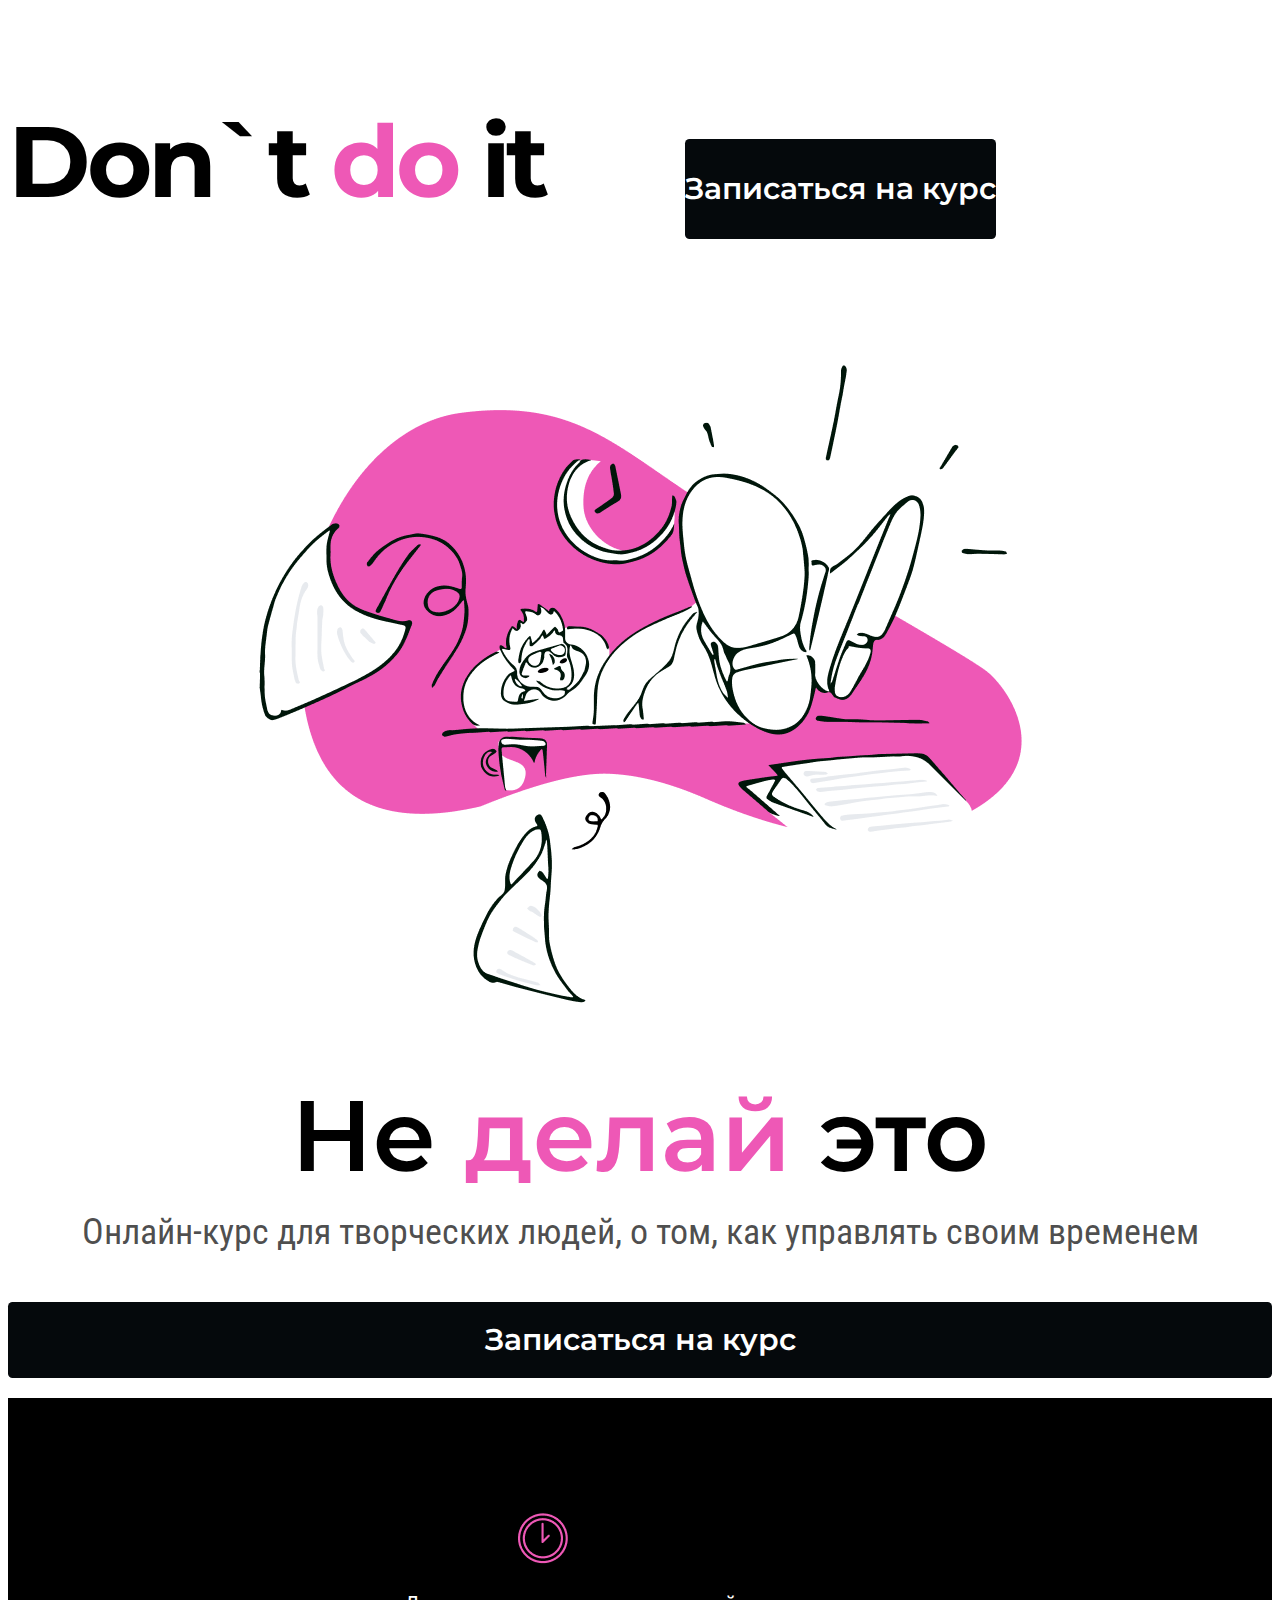
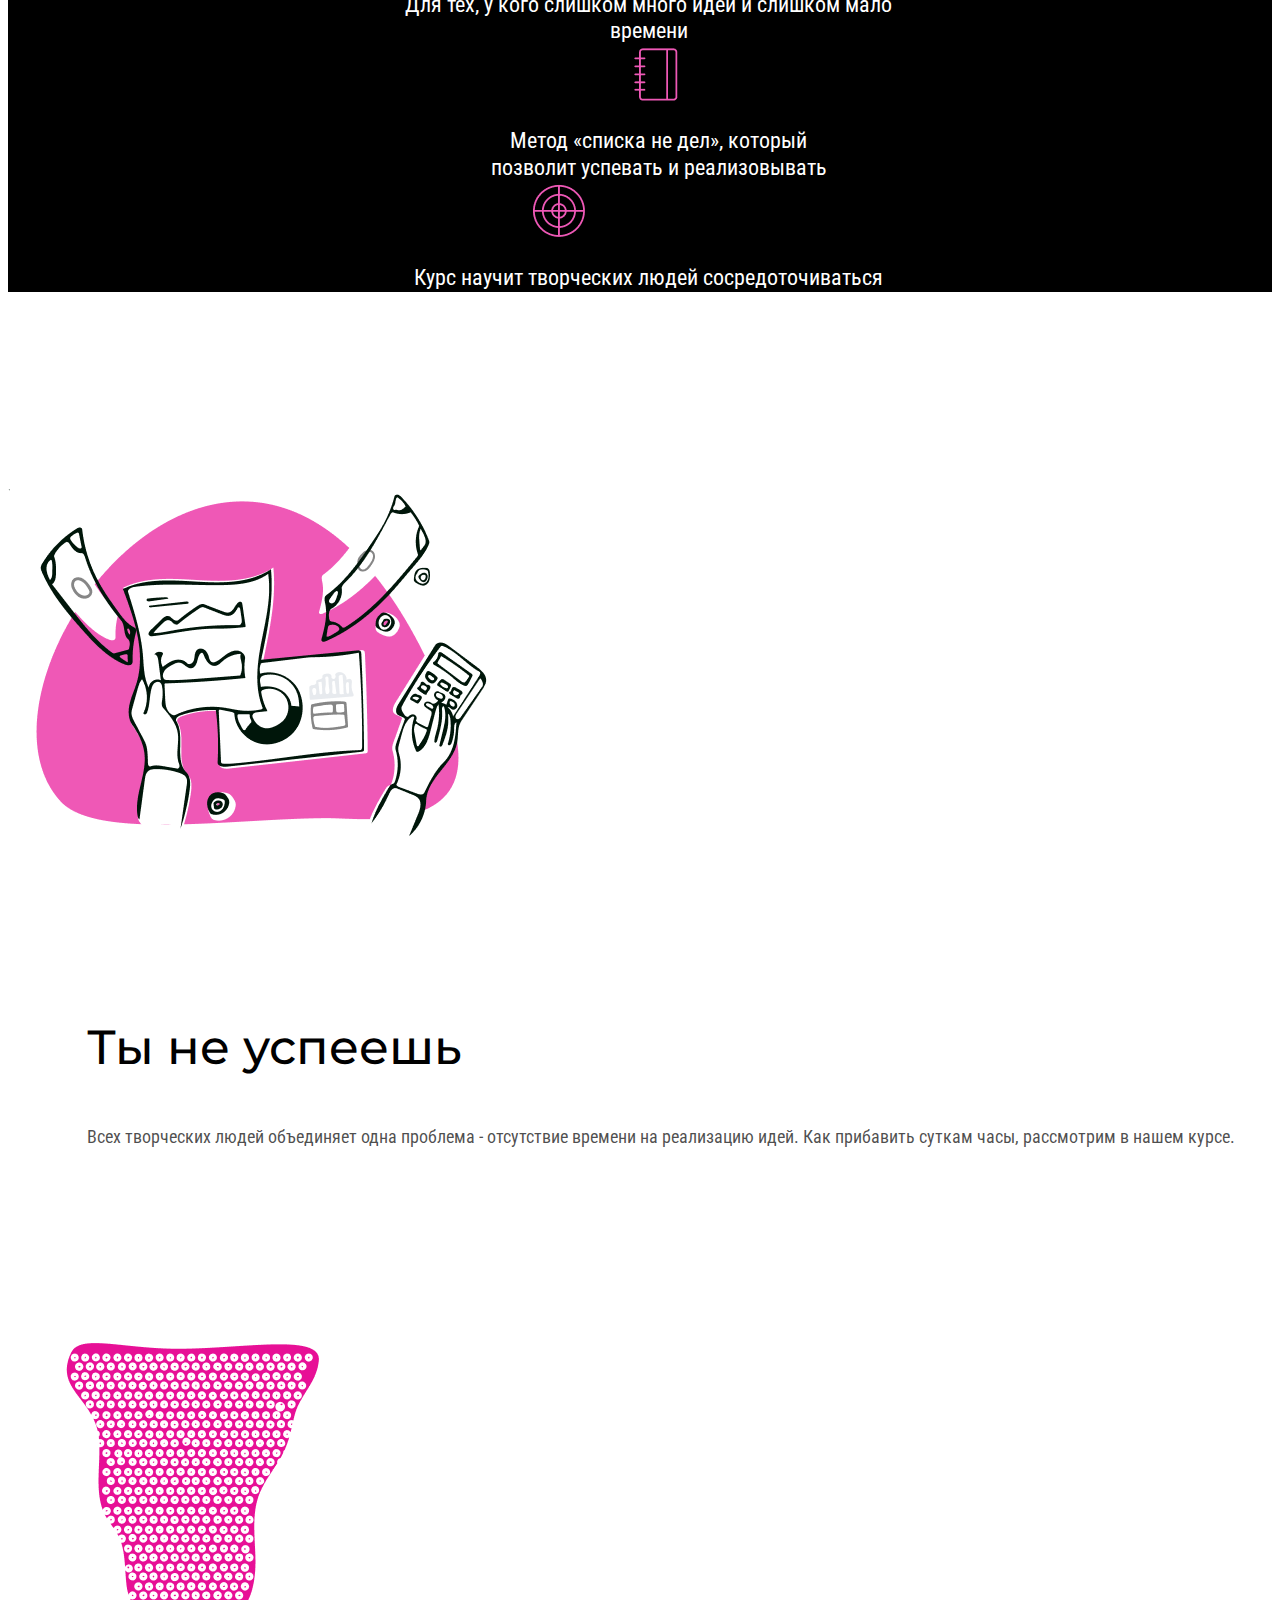
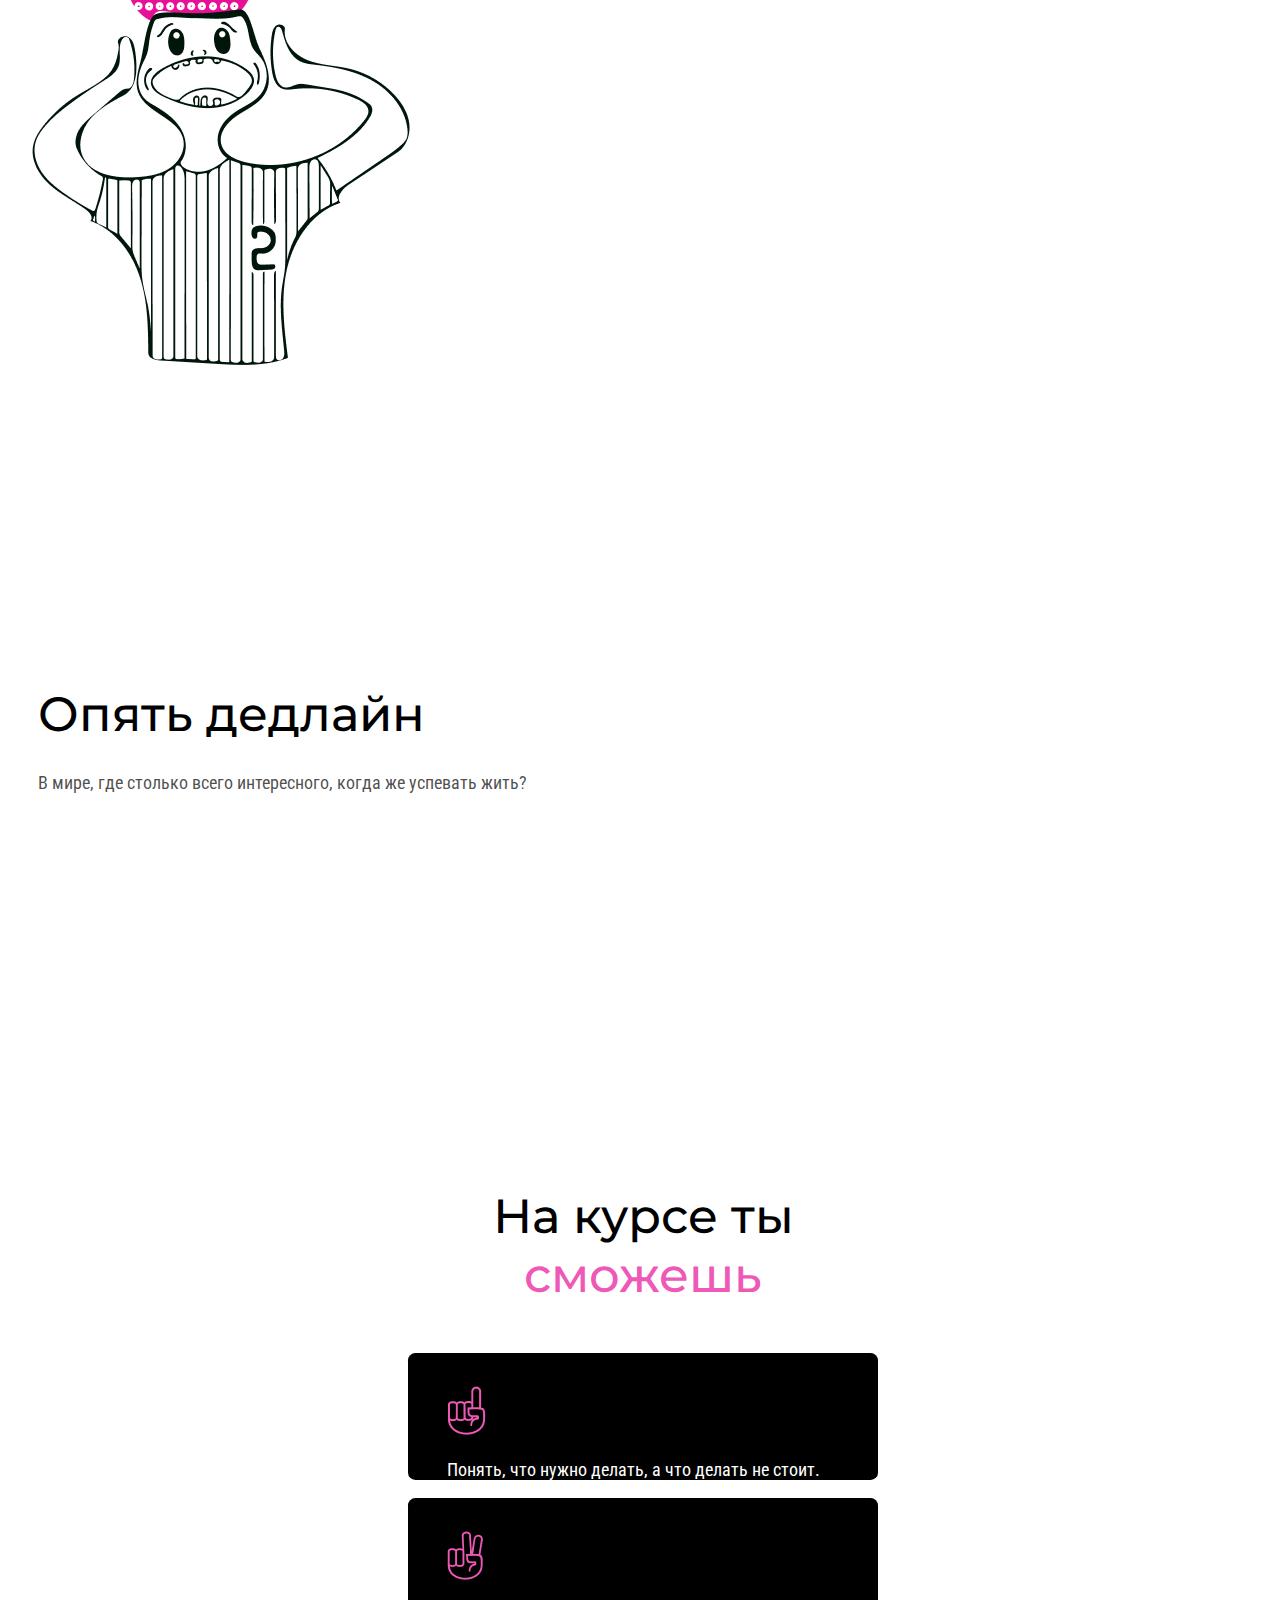
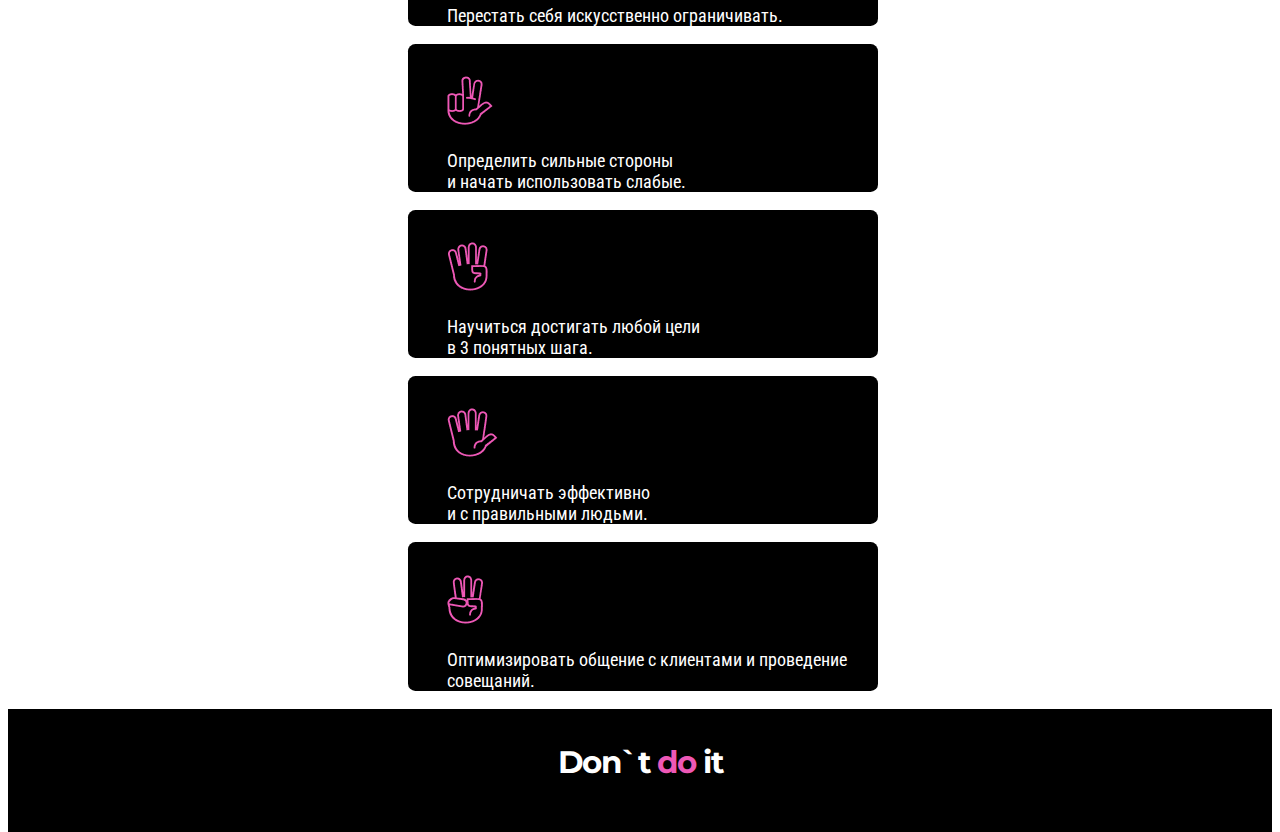
==== lw7/index.html @ 4b84a509 "07.04.2022" ====
<!DOCTYPE html>
<html lang="ru">
  <head>
    <title>Don't do it.</title>
    <link rel="stylesheet" href="styles/styles.css">
    <link href="https://fonts.googleapis.com/css2?family=Montserrat:wght@700&display=swap" rel="stylesheet">
    <link href="https://fonts.googleapis.com/css2?family=Montserrat:wght@600&display=swap" rel="stylesheet">
    <link href="https://fonts.googleapis.com/css2?family=Montserrat:wght@500&display=swap" rel="stylesheet">
    <link href="https://fonts.googleapis.com/css2?family=Roboto+Condensed&display=swap" rel="stylesheet">
  </head>
  <body>
    <header class="celling">
      <div class="paragraph_question_wrap">
        <p class="paragraph_question">Don`t&NonBreakingSpace;<span class="pt_purple">do</span>&NonBreakingSpace;it</p>
      </div>
      <div class="paragraph_links">
        <span class="paragraph_link">Что будет на курсе?</span>
        <span class="paragraph_link">Вопросы</span>
        <span class="paragraph_link">Автор</span>
      </div>
      <div class="button_small">
        <p class="button_text">Записаться на курс</p>
      </div>
    </header>
    <div class="inviting_to_course">
      <div class="itc_wrap">
        <div class="itc_text_wrap">
          <h1>Не <span class="pt_purple">делай </span>это</h1>   
          <div class="title_descr">
            <p class="no_margin">Онлайн-курс для творческих людей, о том, как управлять своим временем</p>
          </div>
        </div>
        <div class="button_medium">
          <p class="button_text">Записаться на курс</p>
        </div>
      </div>
      <div class="done_img">
        <img src="img/Done.png" alt="Sample_image" />
      </div> 
    </div>
    <div class="who_for">
      <div class="methods_wrap">
        <div class="less_time">
          <div class="tiny_image_time">
            <img src="img/Time.png" alt="Clock" />
          </div>
          <div class="tiny_text_time">
            <p class="no_margin">Для тех, у кого слишком много идей и слишком мало времени</p>
          </div>
        </div>
        <div class="nothingtodo_method">
          <div class="tiny_image_note">
              <img src="img/notebook.png" alt="death_note" />
            </div>
            <div class="tiny_text_method">
              <p class="no_margin">Метод «списка не дел», который позволит успевать и реализовывать</p>
            </div>  
        </div>
        <div class="focuson">
          <div class="tiny_image_focus">
            <img src="img/target.png" alt="target" />
          </div>
          <div class="tiny_text_focus">
            <p class="no_margin">Курс научит творческих людей сосредоточиваться</p>
          </div>  
        </div>
      </div>
    </div>
    <div class="not_enough_time">
      <div class="finances_img">
        <img src="img/Finances.png" alt="Finances" />
      </div>
      <div class="net_text_wrap">
        <div class="not_enough_time_head">
          <p>Ты не успеешь</p>
        </div>
        <div class="not_enough_time_p">
          <p class="no_margin">
            Всех творческих людей объединяет одна проблема - отсутствие времени на реализацию идей. Как прибавить суткам часы, рассмотрим в нашем курсе.
          </p>  
        </div>
      </div>
    </div>
    <div class="deadline_again">
      <div class="da_text_wrap">
        <div class="deadline_again_head">
          <p class="no_margin">Опять дедлайн</p>  
        </div>
        <div class="deadline_again_p">
          <p>
            В мире, где столько всего интересного, когда же успевать жить?
          </p>
        </div>
      </div>
      <div class="mindblowing_img">
        <img src="img/Mind_Blowing.png" alt="omg" />
      </div>
    </div>
    <div class="what_will_you_gain">
      <div class="wwyg_head">
        <p>На курсе ты <span class="pt_purple">сможешь</span></p>
      </div>
      <div class="wwyg_blocks_wrap">
        <div class="wwyg_blocks_wrap_3">
          <div class="wwyg_block">
            <div class="wwyg_block_img">
              <img src="img/Hand1.png" alt="Hand1" />
            </div>
            <div class="wwyg_block_text">
              <p>Понять, что нужно делать, а что делать не стоит.</p>
            </div>  
          </div>
          <div class="wwyg_block">
            <div class="wwyg_block_img">
              <img src="img/Hand2.png" alt="Hand2" />
            </div>
            <div class="wwyg_block_text">
              <p>Перестать себя искусственно ограничивать.</p>
            </div>  
          </div>
          <div class="wwyg_block">
            <div class="wwyg_block_img">
              <img src="img/Hand3.png" alt="Hand3" />
            </div>
            <div class="wwyg_block_text">
              <p>Определить сильные стороны <br>и начать использовать слабые.</p>
            </div>  
          </div>
        </div>
        <div class="wwyg_blocks_wrap_3">
          <div class="wwyg_block">
            <div class="wwyg_block_img">
              <img src="img/Hand4.png" alt="Hand4" />
            </div>
            <div class="wwyg_block_text">
              <p>Научиться достигать любой цели <br>в 3 понятных шага.</p>
            </div>  
          </div>
          <div class="wwyg_block">
            <div class="wwyg_block_img">
              <img src="img/Hand5.png" alt="Hand5" />
            </div>
            <div class="wwyg_block_text">
              <p>Сотрудничать эффективно <br>и с правильными людьми.</p>
            </div>  
          </div>
          <div class="wwyg_block">
            <div class="wwyg_block_img">
              <img src="img/Hand6.png" alt="Hand6" />
            </div>
            <div class="wwyg_block_text">
              <p>Оптимизировать общение с клиентами и проведение совещаний.</p>
            </div>  
          </div>
        </div>
      </div>
    </div>
    <footer>
      <p class="footer_text">Don`t <span class="pt_purple">do </span>it</p>    
    </footer>
  </body>
</html>
---- lw7/styles/styles.css ----
body
{
    margin-top: 0px;
    margin-bottom: 0px;
    justify-content: center;
}

header
{
    display: flex;
    width: 100%;
    position: relative;
}

h1
{
    margin-bottom: 15px;

    font-family: 'Montserrat';
    font-style: normal;
    font-weight: 600;
    font-size: 100px;
    line-height: 122.35%;
    /* or 122px */


color: #000000;
}

footer
{
    display: flex;
    background: #000000;
}

.celling
{
    max-width: 1680px;
    margin-left: auto;
    margin-right: auto;
}

.no_margin
{
    margin-top: 0px;
    margin-bottom: 0px;
    margin-left: 0px;
    margin-right: 0px;
}

.paragraph_question
{
    padding: 0 auto;

    font-family: 'Montserrat';
    font-style: normal;
    font-weight: 700;
    font-size: 100px;
    line-height: 122.33%;
    /* identical to box height, or 38px */

    letter-spacing: -0.045em;

    color: #000000;
}

.pt_purple
{
    color: #EE58B6; 
}

.paragraph_links
{
    display: flex;
}

.paragraph_link
{
    font-size: 0px;
}

.button_small
{
    display: flex;
    flex-direction: row;
    justify-content: center;
    align-items: center;

    margin-left: 11%;
    height: 100px;
    margin-top: 11%;
    

    background: #05090C;
    border-radius: 4.59px;
}

.button_text
{
    position: static;
    left: calc(50% - 167px/2);
    top: calc(50% - 17px/2);

    font-family: 'Montserrat';
    font-style: normal;
    font-weight: 600;
    font-size: 30px;
    line-height: 16px;
    /* identical to box height, or 103% */

    text-align: center;

    color: #FFFFFF;
}

.inviting_to_course
{
    padding-top: 43px;
    display: flex;
    flex-direction: column-reverse;
}

.itc_text_wrap
{
    text-align: center;
}


.title_descr
{
    padding-bottom: 47.43px;

    font-family: 'Roboto Condensed';
    font-style: normal;
    font-weight: 400;
    font-size: 36px;
    line-height: 120%;
    /* or 31px */

    color: rgba(0, 0, 0, 0.7);
}

.button_medium
{
    display: flex;
    flex-direction: row;
    justify-content: center;
    align-items: center;


    background: #05090C;
    border-radius: 4.59px;
}

.done_img
{
    margin: 0 auto;
    
}



.who_for
{
    background-color: #000000;
    margin: 0 auto;
    margin-top: 20px;
}

.tiny_image_time
{
    padding-left: 121px;
}

.tiny_image_note
{
    padding-left: 137.95px;
}

.tiny_image_focus
{
    padding-left: 137.05px;
}

.tiny_text_time
{
    margin-top: 20px;
    

    font-family: 'Roboto Condensed';
    font-style: normal;
    font-weight: 400;
    font-size: 22px;
    line-height: 120%;
    /* or 26px */

    text-align: center;

    color: #FFFFFF;
}

.tiny_text_method
{
    margin-top: 20px;
    

    font-family: 'Roboto Condensed';
    font-style: normal;
    font-weight: 400;
    font-size: 22px;
    line-height: 120%;
    /* or 26px */

    text-align: center;

    color: #FFFFFF;
}

.tiny_text_focus
{
    margin-top: 20px;
    

    font-family: 'Roboto Condensed';
    font-style: normal;
    font-weight: 400;
    font-size: 22px;
    line-height: 120%;
    /* or 26px */

    text-align: center;

    color: #FFFFFF;
}

.methods_wrap
{
    padding: 110px 367px 0 384px;
}

.less_time
{
    margin: 0 auto;
    margin-left: 0px;
}

.nothingtodo_method
{
    margin: 0 75px 0 95px;
}

.focuson
{
    margin: 0 auto;
    margin-right: 0px;
}

.not_enough_time
{
    padding-top: 72px;
}

.finances_img
{
    width: 510px;
    height: 476px;
}

.net_text_wrap
{
    margin: 177.03px 0 160px 79px;
}

.not_enough_time_head
{

    font-family: 'Montserrat';
    font-style: normal;
    font-weight: 500;
    font-size: 48px;
    line-height: 126.06%;
    /* identical to box height, or 61px */


    color: #000000;
    
}

.not_enough_time_p
{
    margin-top: 25.97px;

    font-family: 'Roboto Condensed';
    font-style: normal;
    font-weight: 400;
    font-size: 18px;
    line-height: 135%;
    /* or 24px */


    color: rgba(0, 0, 0, 0.7);

}

.deadline_again
{
    display: flex;
    flex-direction: column-reverse;
}

.da_text_wrap
{
    margin: 283.98px 57px 275.93px 30px;
}

.deadline_again_head
{

    font-family: 'Montserrat';
    font-style: normal;
    font-weight: 500;
    font-size: 48px;
    line-height: 126.06%;
    /* identical to box height, or 61px */


    color: #000000;
}

.deadline_again_p
{
    margin-top: 26.09px;

    font-family: 'Roboto Condensed';
    font-style: normal;
    font-weight: 400;
    font-size: 18px;
    line-height: 135%;
    /* or 24px */


    color: rgba(0, 0, 0, 0.7);
}

.mindblowing_img
{   
    width: 504px;
    height: 691px;    
}

.what_will_you_gain
{
    margin: 98px 394px 0px 400px;
}

.wwyg_head
{

    font-family: 'Montserrat';
    font-style: normal;
    font-weight: 500;
    font-size: 48px;
    line-height: 59px;
    /* identical to box height */

    text-align: center;

    color: #000000;
}

.wwyg_blocks_wrap
{ 
    width: 100%;
}


.wwyg_block
{
    margin: 0 auto;

    background: #000000;
    border-radius: 7.35723px;
}

.wwyg_block_img
{
    padding-left: 39.35px;
    padding-top: 32.36px;
}

.wwyg_block_text
{
    padding-left: 39.25px;
    margin-top: 20.87px;

    font-family: 'Roboto Condensed';
    font-style: normal;
    font-weight: 400;
    font-size: 18px;
    line-height: 21px;

    color: #FFFFFF;
}

.footer_text
{
    padding-top: 35px;
    margin: 0 auto 4%;

    font-family: 'Montserrat';
    font-style: normal;
    font-weight: 700;
    font-size: 30.8354px;
    line-height: 122.33%;
    /* identical to box height, or 38px */

    letter-spacing: -0.045em;

    color: #FFFFFF;

}

@media screen and (min-width: 1366px)
{
    body
    {
        margin-top: 0px;
        margin-bottom: 0px;
    }

    header
    {
        height: 55px;
        margin-top: 30px;
        display: flex;
    }
    h1
    {
        width: 745px;
        height: 138.31px;
        left: 5px;
        top: 0px;
        margin-bottom: 0px;

        font-family: 'Montserrat';
        font-style: normal;
        font-weight: 600;
        font-size: 100px;
        line-height: 122.35%;
        /* or 122px */


    color: #000000;
    }

    footer
    {
        width: 1920px;
        height: 108px;
        margin: 0 auto;
        margin-top: 288px;
        

        background: #000000;
    }

    .celling
    {
        max-width: 1680px;
        margin-left: auto;
        margin-right: auto;
    }

    .no_margin
    {
        margin-top: 0px;
        margin-bottom: 0px;
        margin-left: 0px;
        margin-right: 0px;
    }
    .paragraph_question
    {
        width: 203px;
        height: 37.69px;
        margin-top: 6px;
        left: 0px;
        display: flex;

        font-family: 'Montserrat';
        font-style: normal;
        font-weight: 700;
        font-size: 30.8354px;
        line-height: 122.33%;
        /* identical to box height, or 38px */

        letter-spacing: -0.045em;

        color: #000000;
    }

    .pt_purple
    {
        color: #EE58B6; 
    }

    .paragraph_links
    {
        display: flex;
        flex-direction: row;
        flex-wrap: wrap;
        align-items: flex-start;
        padding: 0px;
        margin-left: auto;
        margin-top: auto;
        margin-bottom: auto;
    }

    .paragraph_link
    {
        height: 110px;
        padding-right: 87px;
        padding-top: 18px;
        margin: 0 auto;

        font-family: 'Montserrat';
        font-style: normal;
        font-weight: 500;
        font-size: 16px;
        line-height: 20px;
        /* identical to box height */

        color: #000000;
    }

    .button_small
    {
        display: flex;
        flex-direction: row;
        justify-content: center;
        align-items: center;

        width: 247px;
        height: 55px;
        margin-left: 12px;
        margin-top: 0px;

        background: #05090C;
        border-radius: 4.59px;
    }

    .button_text
    {
        position: static;
        width: 167px;
        height: 17px;
        left: calc(50% - 167px/2);
        top: calc(50% - 17px/2);

        font-family: 'Montserrat';
        font-style: normal;
        font-weight: 600;
        font-size: 16px;
        line-height: 16px;
        /* identical to box height, or 103% */

        text-align: center;

        color: #FFFFFF;
    }

    .inviting_to_course
    {
        width: 1580px;
        height: 732px;
        padding-left: 178px;
        padding-top: 43px;
        display: flex;
    }

    .itc_wrap
    {
        padding-top: 113px;
        padding-left: 21px;
    }

    .title_descr
    {
        width: 545px;
        height: 62px;
        margin-top: 3.43px;
        padding-bottom: 47.43px;

        font-family: 'Roboto Condensed';
        font-style: normal;
        font-weight: 400;
        font-size: 26px;
        line-height: 120%;
        /* or 31px */

        color: rgba(0, 0, 0, 0.7);
    }

    .button_medium
    {
        display: flex;
        flex-direction: row;
        justify-content: center;
        align-items: center;

        width: 332px;
        height: 55px;

        background: #05090C;
        border-radius: 4.59px;
    }

    .done_img
    {
        width: 849px;
        height: 849px;
        padding-top: 29.35px;
        padding-left: 30.43px;

    }

    .who_for
    {
        background-color: #000000;
        width: 1920px;
        height: 398px;
        margin: 0 auto;
    }

    .tiny_image_time
    {
        width: 60px;
        height: 60px;
        padding-left: 121px;
    }

    .tiny_image_note
    {
        width: 60px;
        height: 60px;
        padding-left: 137.95px;
    }

    .tiny_image_focus
    {
        width: 60px;
        height: 60px;
        padding-left: 137.05px;
    }

    .tiny_text_time
    {
        width: 303px;
        height: 52px;
        margin-top: 20px;
        

        font-family: 'Roboto Condensed';
        font-style: normal;
        font-weight: 400;
        font-size: 22px;
        line-height: 120%;
        /* or 26px */

        text-align: center;

        color: #FFFFFF;
    }

    .tiny_text_method
    {
        width: 337px;
        height: 52px;
        margin-top: 20px;
        

        font-family: 'Roboto Condensed';
        font-style: normal;
        font-weight: 400;
        font-size: 22px;
        line-height: 120%;
        /* or 26px */

        text-align: center;

        color: #FFFFFF;
    }

    .tiny_text_focus
    {
        width: 336.95px;
        height: 52px;
        margin-top: 20px;
        

        font-family: 'Roboto Condensed';
        font-style: normal;
        font-weight: 400;
        font-size: 22px;
        line-height: 120%;
        /* or 26px */

        text-align: center;

        color: #FFFFFF;
    }

    .methods_wrap
    {
        padding: 110px 367px 0 384px;
        display: flex;
    }

    .less_time
    {
        height: 145px;
        margin: 0 auto;
        margin-left: 0px;
    }

    .nothingtodo_method
    {
        height: 132px;
        margin: 0 75px 0 95px;
    }

    .focuson
    {
        height: 132px;
        margin: 0 auto;
        margin-right: 0px;
    }

    .not_enough_time
    {
        width: 1136px;
        margin: 0 391px 0 388px;
        padding-top: 72px;
        display: flex;
    }

    .finances_img
    {
        width: 510px;
        height: 476px;
    }

    .net_text_wrap
    {
        margin: 177.03px 0 160px 79px;
    }

    .not_enough_time_head
    {
        width: 376px;
        height: 61px;

        font-family: 'Montserrat';
        font-style: normal;
        font-weight: 500;
        font-size: 48px;
        line-height: 126.06%;
        /* identical to box height, or 61px */


        color: #000000;
        
    }

    .not_enough_time_p
    {
        width: 574px;
        height: 48px;
        margin-top: 25.97px;

        font-family: 'Roboto Condensed';
        font-style: normal;
        font-weight: 400;
        font-size: 18px;
        line-height: 135%;
        /* or 24px */


        color: rgba(0, 0, 0, 0.7);

    }

    .deadline_again
    {
        width: 1135px;
        margin: 0 391px 0 385px;
        display: flex;
    }

    .da_text_wrap
    {
        margin: 283.98px 57px 275.93px 30px;
    }

    .deadline_again_head
    {
        width: 386px;
        height: 61px;

        font-family: 'Montserrat';
        font-style: normal;
        font-weight: 500;
        font-size: 48px;
        line-height: 126.06%;
        /* identical to box height, or 61px */


        color: #000000;
    }

    .deadline_again_p
    {
        width: 574px;
        height: 44px;
        margin-top: 26.09px;

        font-family: 'Roboto Condensed';
        font-style: normal;
        font-weight: 400;
        font-size: 18px;
        line-height: 135%;
        /* or 24px */


        color: rgba(0, 0, 0, 0.7);
    }

    .mindblowing_img
    {   
        width: 504px;
        height: 691px;    
    }

    .what_will_you_gain
    {
        width: 1135px;
        margin: 98px 394px 0px 400px;
    }

    .wwyg_head
    {
        width: 553px;
        height: 59px;
        margin: 0 250px 60px 307px;

        font-family: 'Montserrat';
        font-style: normal;
        font-weight: 500;
        font-size: 48px;
        line-height: 59px;
        /* identical to box height */

        text-align: center;

        color: #000000;
    }

    .wwyg_blocks_wrap
    {
        width: 1167px; 
    }

    .wwyg_blocks_wrap_3
    {
        display: flex;
        margin: 0 0 30px;
    }

    .wwyg_block
    {
        width: 358px;
        height: 190px;
        margin: 0 auto;

        background: #000000;
        border-radius: 7.35723px;
    }

    .wwyg_block_img
    {
        width: 37.16px;
        height: 48px;
        padding-left: 39.35px;
        padding-top: 32.36px;
    }

    .wwyg_block_text
    {
        width: 289.77px;
        height: 51.5px;
        padding-left: 39.25px;
        margin-top: 20.87px;

        font-family: 'Roboto Condensed';
        font-style: normal;
        font-weight: 400;
        font-size: 18px;
        line-height: 21px;

        color: #FFFFFF;
    }

    .footer_text
    {
        width: 167px;
        height: 48px;
        padding-left: 876px;
        padding-top: 35px;

        font-family: 'Montserrat';
        font-style: normal;
        font-weight: 700;
        font-size: 30.8354px;
        line-height: 122.33%;
        /* identical to box height, or 38px */

        letter-spacing: -0.045em;

        color: #FFFFFF;

    }
}
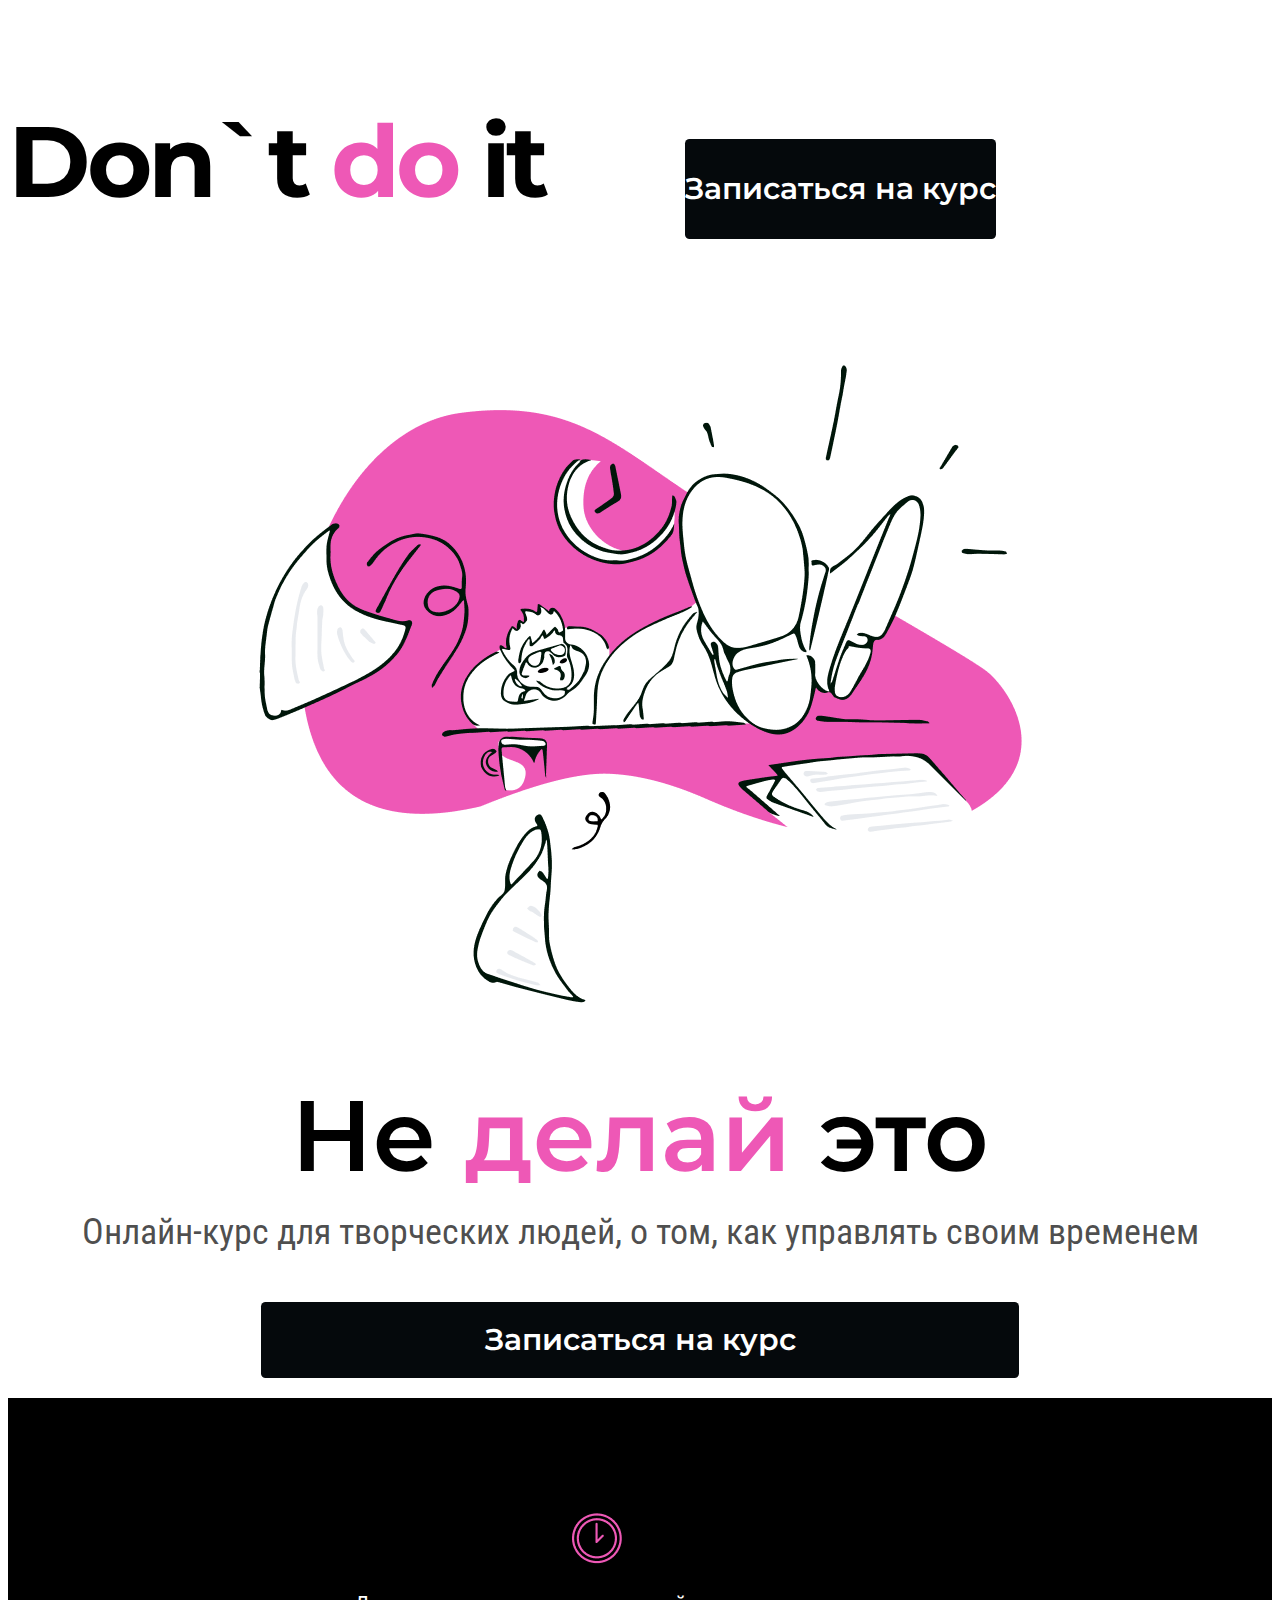
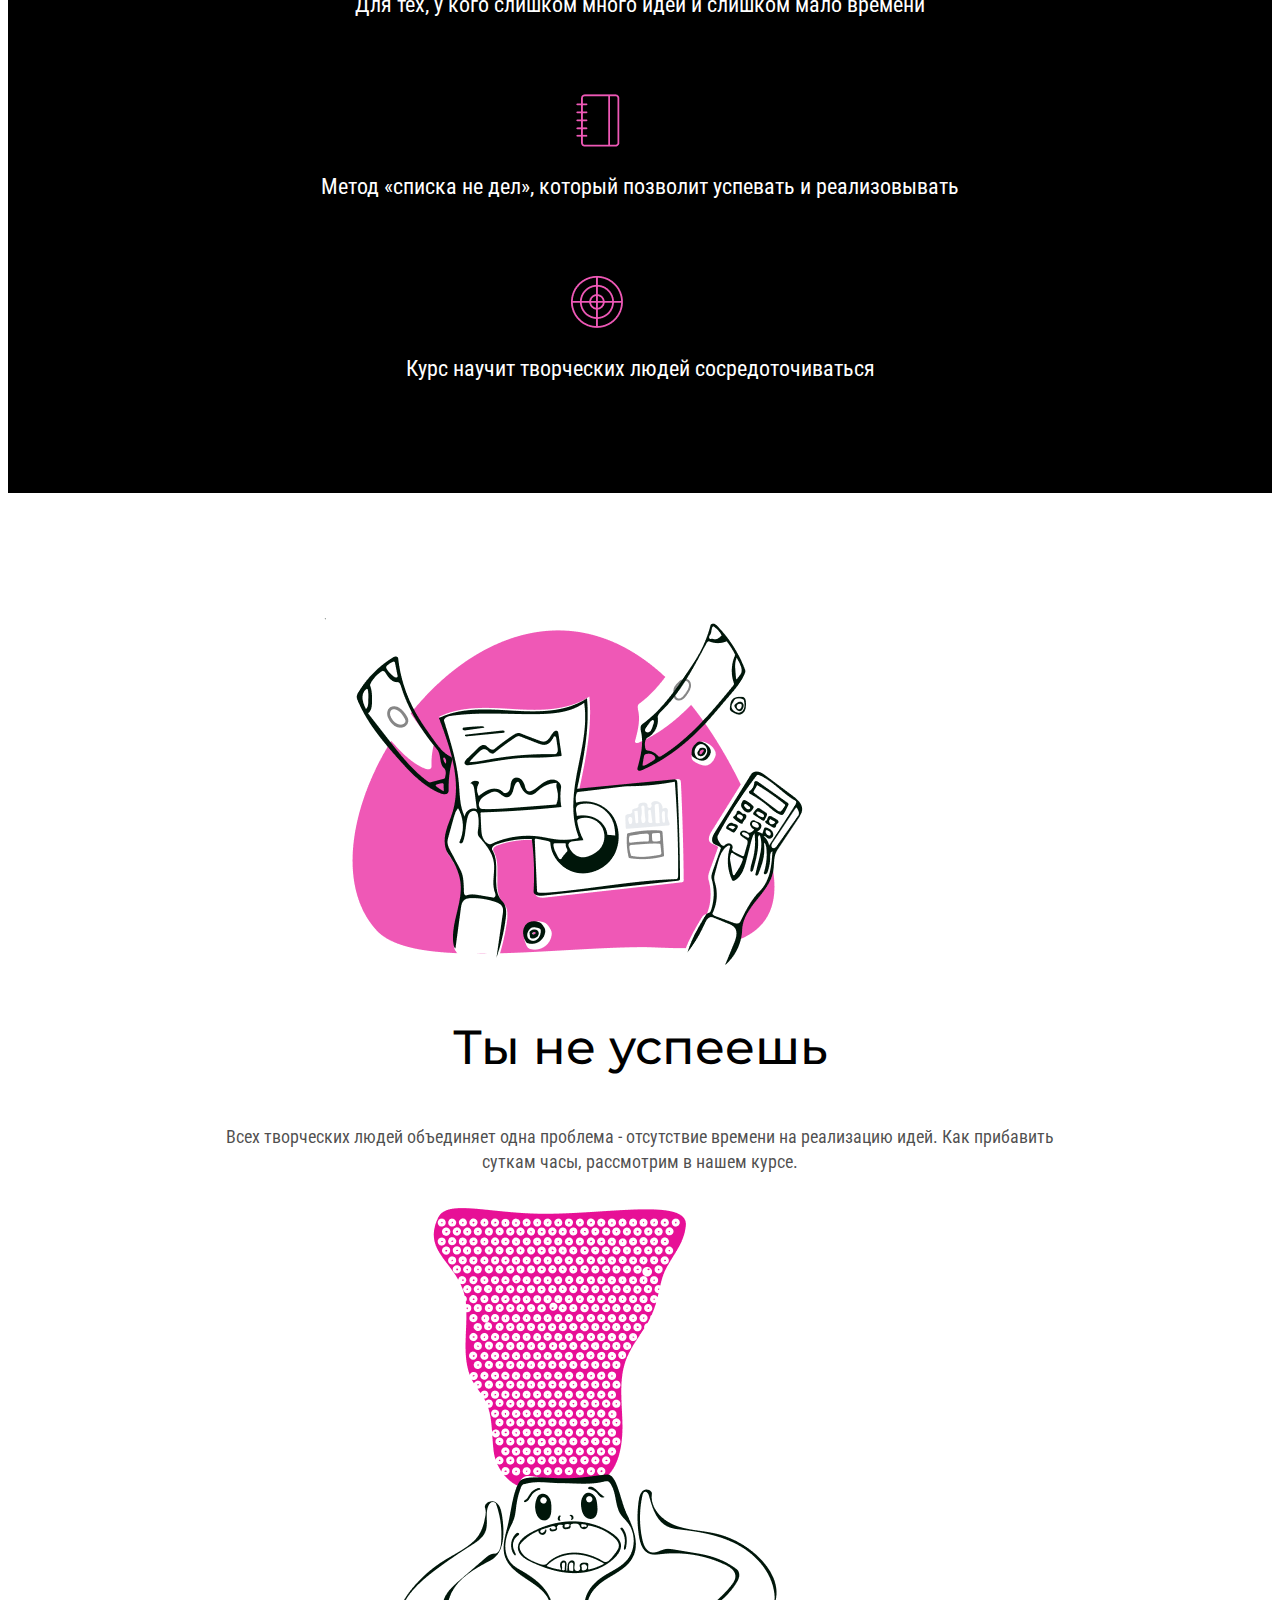
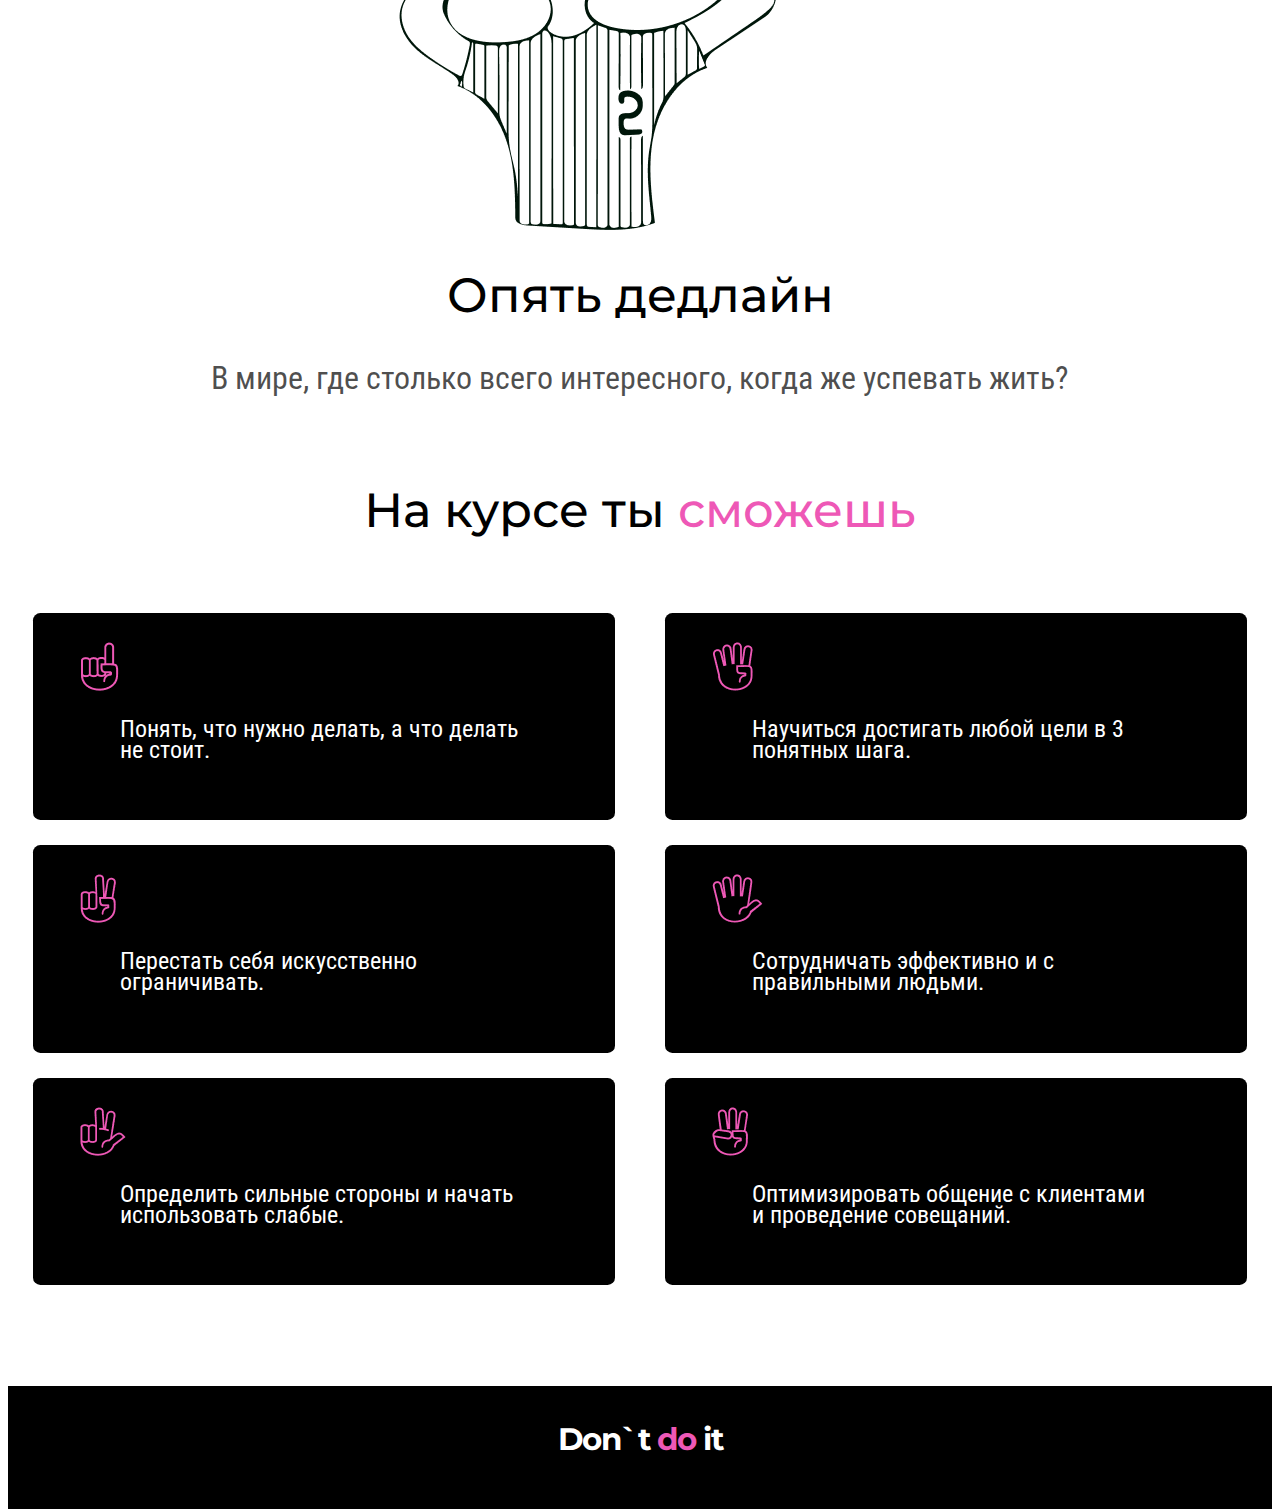
==== commit e1d45827: "14.04.2022" ====
--- a/lw7/index.html
+++ b/lw7/index.html
@@ -123,7 +123,7 @@
               <img src="img/Hand3.png" alt="Hand3" />
             </div>
             <div class="wwyg_block_text">
-              <p>Определить сильные стороны <br>и начать использовать слабые.</p>
+              <p>Определить сильные стороны и начать использовать слабые.</p>
             </div>  
           </div>
         </div>
@@ -133,7 +133,7 @@
               <img src="img/Hand4.png" alt="Hand4" />
             </div>
             <div class="wwyg_block_text">
-              <p>Научиться достигать любой цели <br>в 3 понятных шага.</p>
+              <p>Научиться достигать любой цели в 3 понятных шага.</p>
             </div>  
           </div>
           <div class="wwyg_block">
@@ -141,7 +141,7 @@
               <img src="img/Hand5.png" alt="Hand5" />
             </div>
             <div class="wwyg_block_text">
-              <p>Сотрудничать эффективно <br>и с правильными людьми.</p>
+              <p>Сотрудничать эффективно и с правильными людьми.</p>
             </div>  
           </div>
           <div class="wwyg_block">
--- a/lw7/styles/styles.css
+++ b/lw7/styles/styles.css
@@ -146,6 +146,8 @@
     flex-direction: row;
     justify-content: center;
     align-items: center;
+    margin-left: 20%;
+    margin-right: 20%;
 
 
     background: #05090C;
@@ -157,7 +159,6 @@
     margin: 0 auto;
     
 }
-
 
 
 .who_for
@@ -169,23 +170,22 @@
 
 .tiny_image_time
 {
-    padding-left: 121px;
+    margin-left: 43%;
 }
 
 .tiny_image_note
 {
-    padding-left: 137.95px;
+    margin-left: 43%;
 }
 
 .tiny_image_focus
 {
-    padding-left: 137.05px;
+    margin-left: 43%;
 }
 
 .tiny_text_time
 {
     margin-top: 20px;
-    
 
     font-family: 'Roboto Condensed';
     font-style: normal;
@@ -235,7 +235,7 @@
 
 .methods_wrap
 {
-    padding: 110px 367px 0 384px;
+    padding: 110px;
 }
 
 .less_time
@@ -246,29 +246,33 @@
 
 .nothingtodo_method
 {
-    margin: 0 75px 0 95px;
+    margin: 0 auto;
+    padding-top: 72px;
 }
 
 .focuson
 {
     margin: 0 auto;
-    margin-right: 0px;
+    padding-top: 72px;
 }
 
 .not_enough_time
 {
-    padding-top: 72px;
+    margin: 0 auto;
 }
 
 .finances_img
 {
     width: 510px;
     height: 476px;
+    margin-left: 25%;
 }
 
 .net_text_wrap
 {
-    margin: 177.03px 0 160px 79px;
+    margin-left: 15%;
+    margin-right: 15%;
+    text-align: center;
 }
 
 .not_enough_time_head
@@ -295,6 +299,7 @@
     font-weight: 400;
     font-size: 18px;
     line-height: 135%;
+    text-align: center;
     /* or 24px */
 
 
@@ -310,7 +315,9 @@
 
 .da_text_wrap
 {
-    margin: 283.98px 57px 275.93px 30px;
+    margin-left: 15%;
+    margin-right: 15%;
+    text-align: center;    
 }
 
 .deadline_again_head
@@ -334,7 +341,7 @@
     font-family: 'Roboto Condensed';
     font-style: normal;
     font-weight: 400;
-    font-size: 18px;
+    font-size: 200%;
     line-height: 135%;
     /* or 24px */
 
@@ -345,12 +352,13 @@
 .mindblowing_img
 {   
     width: 504px;
-    height: 691px;    
+    height: 691px;
+    margin-left: 29%;    
 }
 
 .what_will_you_gain
 {
-    margin: 98px 394px 0px 400px;
+    margin: 0 auto 20%;
 }
 
 .wwyg_head
@@ -371,12 +379,20 @@
 .wwyg_blocks_wrap
 { 
     width: 100%;
+    display: flex;
+}
+
+.wwyg_blocks_wrap_3
+{
+    width: 50%;
 }
 
 
 .wwyg_block
 {
-    margin: 0 auto;
+    margin: 4%;
+    height: 38%;
+    
 
     background: #000000;
     border-radius: 7.35723px;
@@ -384,19 +400,20 @@
 
 .wwyg_block_img
 {
-    padding-left: 39.35px;
-    padding-top: 32.36px;
+    padding-left: 8%;
+    padding-top: 5%;
 }
 
 .wwyg_block_text
 {
-    padding-left: 39.25px;
+    margin-left: 15%;
+    margin-right: 15%;
     margin-top: 20.87px;
 
     font-family: 'Roboto Condensed';
     font-style: normal;
     font-weight: 400;
-    font-size: 18px;
+    font-size: 24px;
     line-height: 21px;
 
     color: #FFFFFF;
@@ -575,6 +592,7 @@
         padding-left: 178px;
         padding-top: 43px;
         display: flex;
+        flex-direction: unset;
     }
 
     .itc_wrap
@@ -635,21 +653,18 @@
     {
         width: 60px;
         height: 60px;
-        padding-left: 121px;
     }
 
     .tiny_image_note
     {
         width: 60px;
         height: 60px;
-        padding-left: 137.95px;
     }
 
     .tiny_image_focus
     {
         width: 60px;
         height: 60px;
-        padding-left: 137.05px;
     }
 
     .tiny_text_time
@@ -725,7 +740,7 @@
     .nothingtodo_method
     {
         height: 132px;
-        margin: 0 75px 0 95px;
+        padding-top: 0;
     }
 
     .focuson
@@ -733,13 +748,11 @@
         height: 132px;
         margin: 0 auto;
         margin-right: 0px;
+        padding-top: 0;
     }
 
     .not_enough_time
     {
-        width: 1136px;
-        margin: 0 391px 0 388px;
-        padding-top: 72px;
         display: flex;
     }
 
@@ -791,9 +804,9 @@
 
     .deadline_again
     {
-        width: 1135px;
         margin: 0 391px 0 385px;
         display: flex;
+        flex-direction: unset;
     }
 
     .da_text_wrap
@@ -866,7 +879,8 @@
 
     .wwyg_blocks_wrap
     {
-        width: 1167px; 
+        width: 1167px;
+        display: block; 
     }
 
     .wwyg_blocks_wrap_3
@@ -879,7 +893,6 @@
     {
         width: 358px;
         height: 190px;
-        margin: 0 auto;
 
         background: #000000;
         border-radius: 7.35723px;
@@ -899,6 +912,7 @@
         height: 51.5px;
         padding-left: 39.25px;
         margin-top: 20.87px;
+        margin-left: 0;
 
         font-family: 'Roboto Condensed';
         font-style: normal;
@@ -913,7 +927,6 @@
     {
         width: 167px;
         height: 48px;
-        padding-left: 876px;
         padding-top: 35px;
 
         font-family: 'Montserrat';
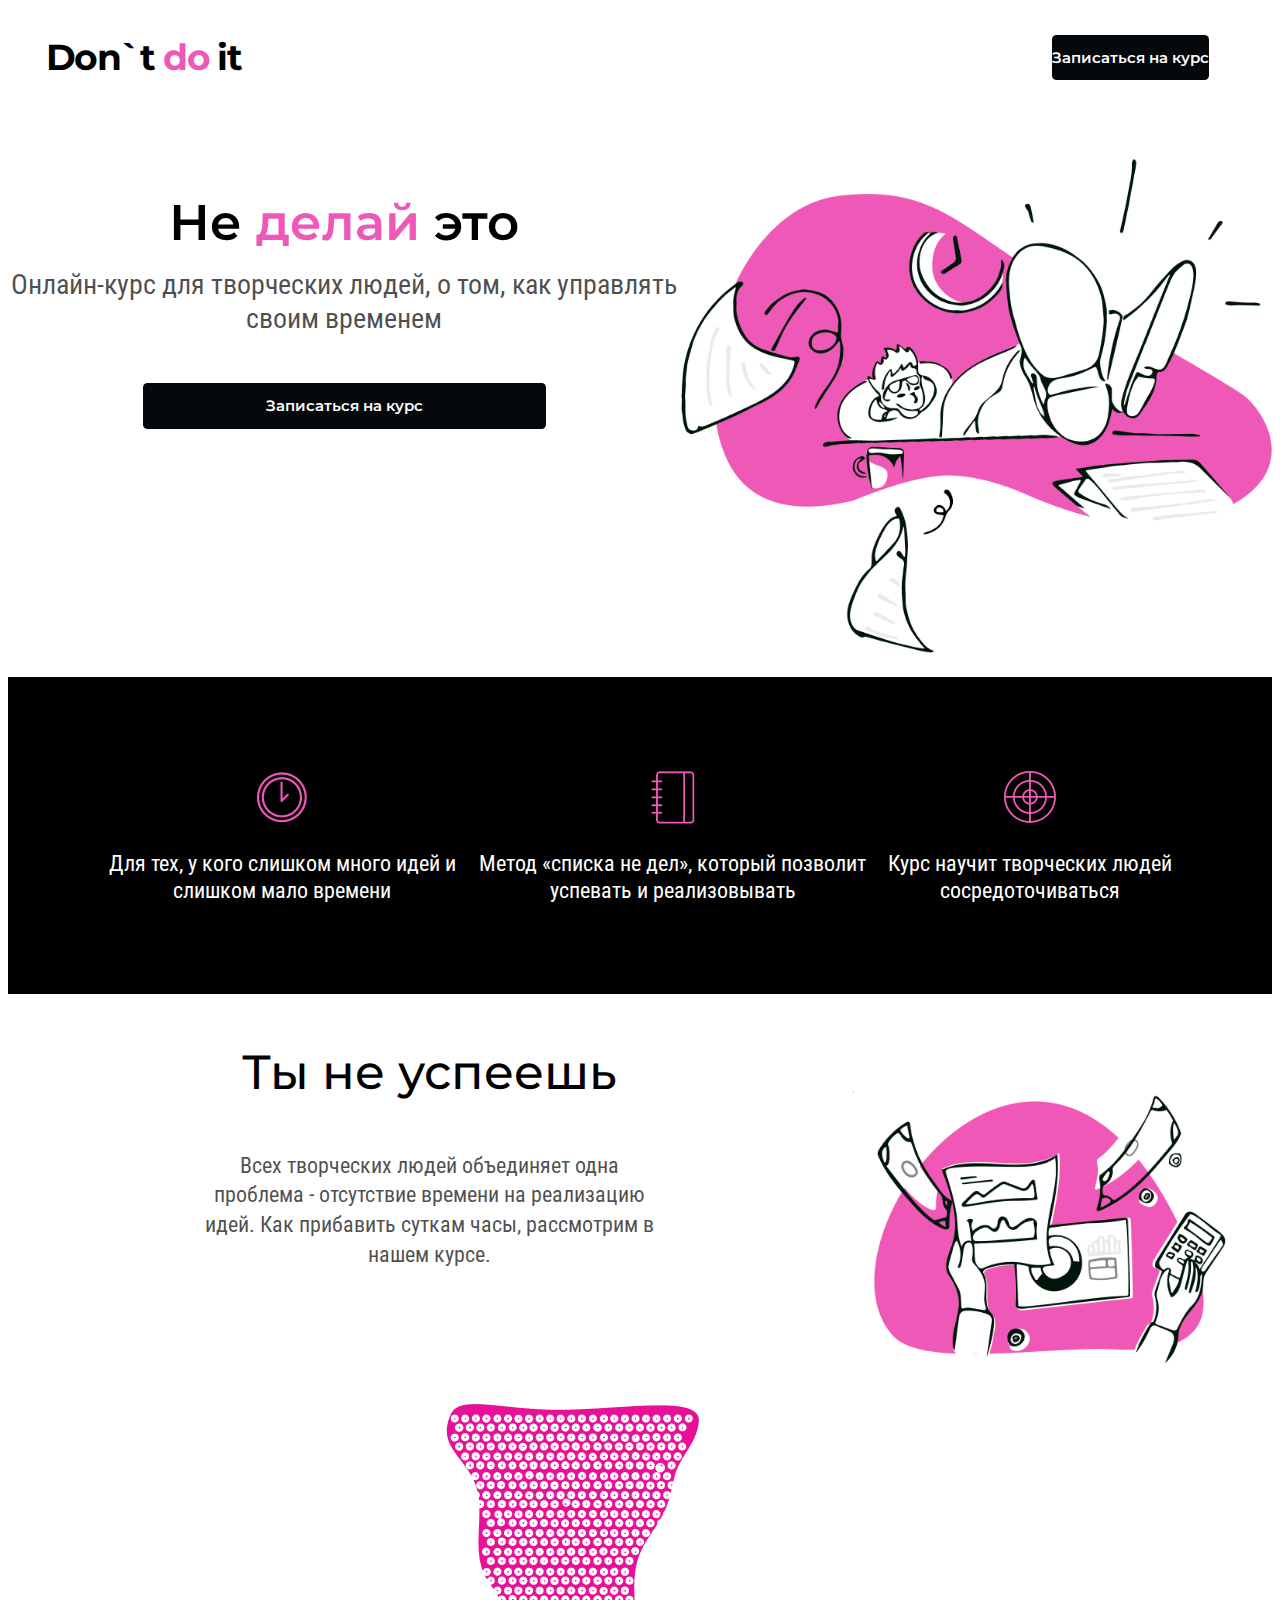
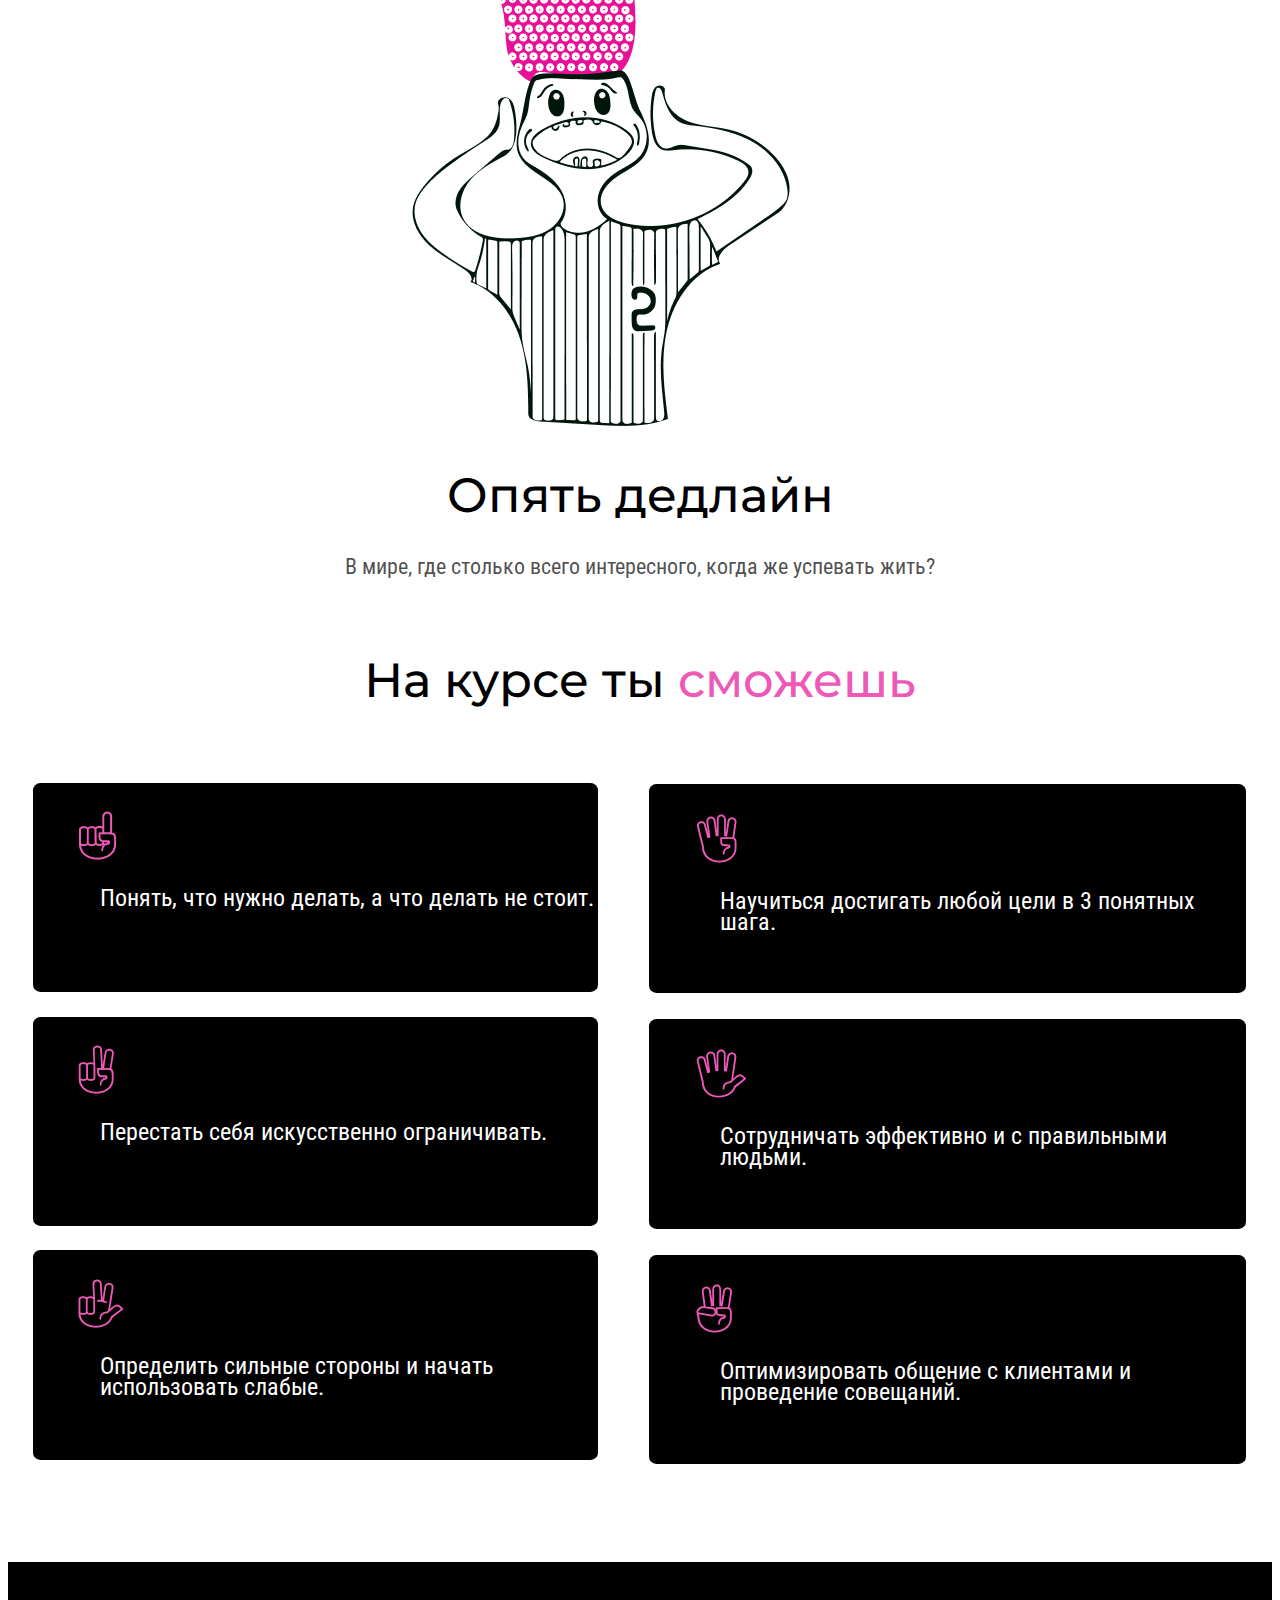
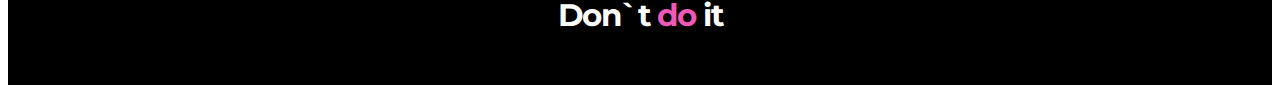
==== commit 021de535: "21.04.2022" ====
--- a/lw7/index.html
+++ b/lw7/index.html
@@ -2,6 +2,7 @@
 <html lang="ru">
   <head>
     <title>Don't do it.</title>
+    <meta name="viewport" content="display-width, initial-scale=1">
     <link rel="stylesheet" href="styles/styles.css">
     <link href="https://fonts.googleapis.com/css2?family=Montserrat:wght@700&display=swap" rel="stylesheet">
     <link href="https://fonts.googleapis.com/css2?family=Montserrat:wght@600&display=swap" rel="stylesheet">
@@ -35,7 +36,7 @@
         </div>
       </div>
       <div class="done_img">
-        <img src="img/Done.png" alt="Sample_image" />
+        <img class="mw100" src="img/Done.png" alt="Sample_image" />
       </div> 
     </div>
     <div class="who_for">
@@ -68,7 +69,7 @@
     </div>
     <div class="not_enough_time">
       <div class="finances_img">
-        <img src="img/Finances.png" alt="Finances" />
+        <img class="mw100" src="img/Finances.png" alt="Finances" />
       </div>
       <div class="net_text_wrap">
         <div class="not_enough_time_head">
@@ -93,7 +94,7 @@
         </div>
       </div>
       <div class="mindblowing_img">
-        <img src="img/Mind_Blowing.png" alt="omg" />
+        <img class="mw100" src="img/Mind_Blowing.png" alt="omg" />
       </div>
     </div>
     <div class="what_will_you_gain">
--- a/lw7/styles/styles.css
+++ b/lw7/styles/styles.css
@@ -1,3 +1,4 @@
+
 body
 {
     margin-top: 0px;
@@ -19,7 +20,7 @@
     font-family: 'Montserrat';
     font-style: normal;
     font-weight: 600;
-    font-size: 100px;
+    font-size: 50px;
     line-height: 122.35%;
     /* or 122px */
 
@@ -31,6 +32,7 @@
 {
     display: flex;
     background: #000000;
+    margin-top: 200px;
 }
 
 .celling
@@ -48,6 +50,18 @@
     margin-right: 0px;
 }
 
+.mw100
+{
+    max-width: 100%;
+}
+
+.paragraph_question_wrap
+{
+    margin: auto;
+    margin-left: 3%;
+    margin-right: 0;
+}
+
 .paragraph_question
 {
     padding: 0 auto;
@@ -55,7 +69,7 @@
     font-family: 'Montserrat';
     font-style: normal;
     font-weight: 700;
-    font-size: 100px;
+    font-size: 36px;
     line-height: 122.33%;
     /* identical to box height, or 38px */
 
@@ -87,8 +101,9 @@
     align-items: center;
 
     margin-left: 11%;
-    height: 100px;
-    margin-top: 11%;
+    height: 45px;
+    margin: auto;
+    margin-right: 5%;
     
 
     background: #05090C;
@@ -104,7 +119,7 @@
     font-family: 'Montserrat';
     font-style: normal;
     font-weight: 600;
-    font-size: 30px;
+    font-size: 15px;
     line-height: 16px;
     /* identical to box height, or 103% */
 
@@ -133,7 +148,7 @@
     font-family: 'Roboto Condensed';
     font-style: normal;
     font-weight: 400;
-    font-size: 36px;
+    font-size: 28px;
     line-height: 120%;
     /* or 31px */
 
@@ -170,17 +185,17 @@
 
 .tiny_image_time
 {
-    margin-left: 43%;
+    text-align: center;
 }
 
 .tiny_image_note
 {
-    margin-left: 43%;
+    text-align: center;
 }
 
 .tiny_image_focus
 {
-    margin-left: 43%;
+    text-align: center;
 }
 
 .tiny_text_time
@@ -235,7 +250,7 @@
 
 .methods_wrap
 {
-    padding: 110px;
+    padding: 90px;
 }
 
 .less_time
@@ -263,9 +278,9 @@
 
 .finances_img
 {
-    width: 510px;
-    height: 476px;
-    margin-left: 25%;
+    width: 100%;
+    margin: 0 auto;
+    text-align: center;
 }
 
 .net_text_wrap
@@ -297,7 +312,7 @@
     font-family: 'Roboto Condensed';
     font-style: normal;
     font-weight: 400;
-    font-size: 18px;
+    font-size: 22px;
     line-height: 135%;
     text-align: center;
     /* or 24px */
@@ -341,7 +356,7 @@
     font-family: 'Roboto Condensed';
     font-style: normal;
     font-weight: 400;
-    font-size: 200%;
+    font-size: 22px;
     line-height: 135%;
     /* or 24px */
 
@@ -351,9 +366,9 @@
 
 .mindblowing_img
 {   
-    width: 504px;
-    height: 691px;
-    margin-left: 29%;    
+    width: 100%;
+    margin: 0 auto;
+    text-align: center;    
 }
 
 .what_will_you_gain
@@ -382,11 +397,6 @@
     display: flex;
 }
 
-.wwyg_blocks_wrap_3
-{
-    width: 50%;
-}
-
 
 .wwyg_block
 {
@@ -406,8 +416,8 @@
 
 .wwyg_block_text
 {
-    margin-left: 15%;
-    margin-right: 15%;
+    margin-left: 12%;
+    margin-right: 0%;
     margin-top: 20.87px;
 
     font-family: 'Roboto Condensed';
@@ -437,6 +447,68 @@
 
 }
 
+@media screen and (max-width: 420px) {
+    .button_small
+    {
+        height: 40px;
+        width: 40px;
+        margin-right: 5%;
+    }
+    .button_text
+    {
+        display: none;
+    }
+}
+
+@media screen and (min-width: 768px) {
+    .inviting_to_course {
+        flex-direction: row;    
+    }
+
+    .methods_wrap
+    {
+        display: flex;
+    }
+
+    .nothingtodo_method
+    {
+        padding-top: 0;
+    }
+
+    .focuson
+    {
+        padding-top: 0;
+    }
+
+    .not_enough_time
+    {
+        display: flex;
+        flex-direction: row-reverse;
+    }
+}
+
+@media screen and (max-width: 340px)
+{
+    .wwyg_blocks_wrap
+    {
+        display: block;
+    }
+
+    .wwyg_block
+    {
+        padding: 0 0 10% 0;
+    }
+
+    .wwyg_block_text
+    {
+        margin-bottom: 10%;
+    }
+
+    footer
+    {
+        margin-top: 100px;
+    }
+}
 @media screen and (min-width: 1366px)
 {
     body
@@ -591,6 +663,7 @@
         height: 732px;
         padding-left: 178px;
         padding-top: 43px;
+        text-align: center;
         display: flex;
         flex-direction: unset;
     }
@@ -599,6 +672,7 @@
     {
         padding-top: 113px;
         padding-left: 21px;
+        padding: auto 0 auto 0;
     }
 
     .title_descr
@@ -941,4 +1015,5 @@
         color: #FFFFFF;
 
     }
-}+}
+
